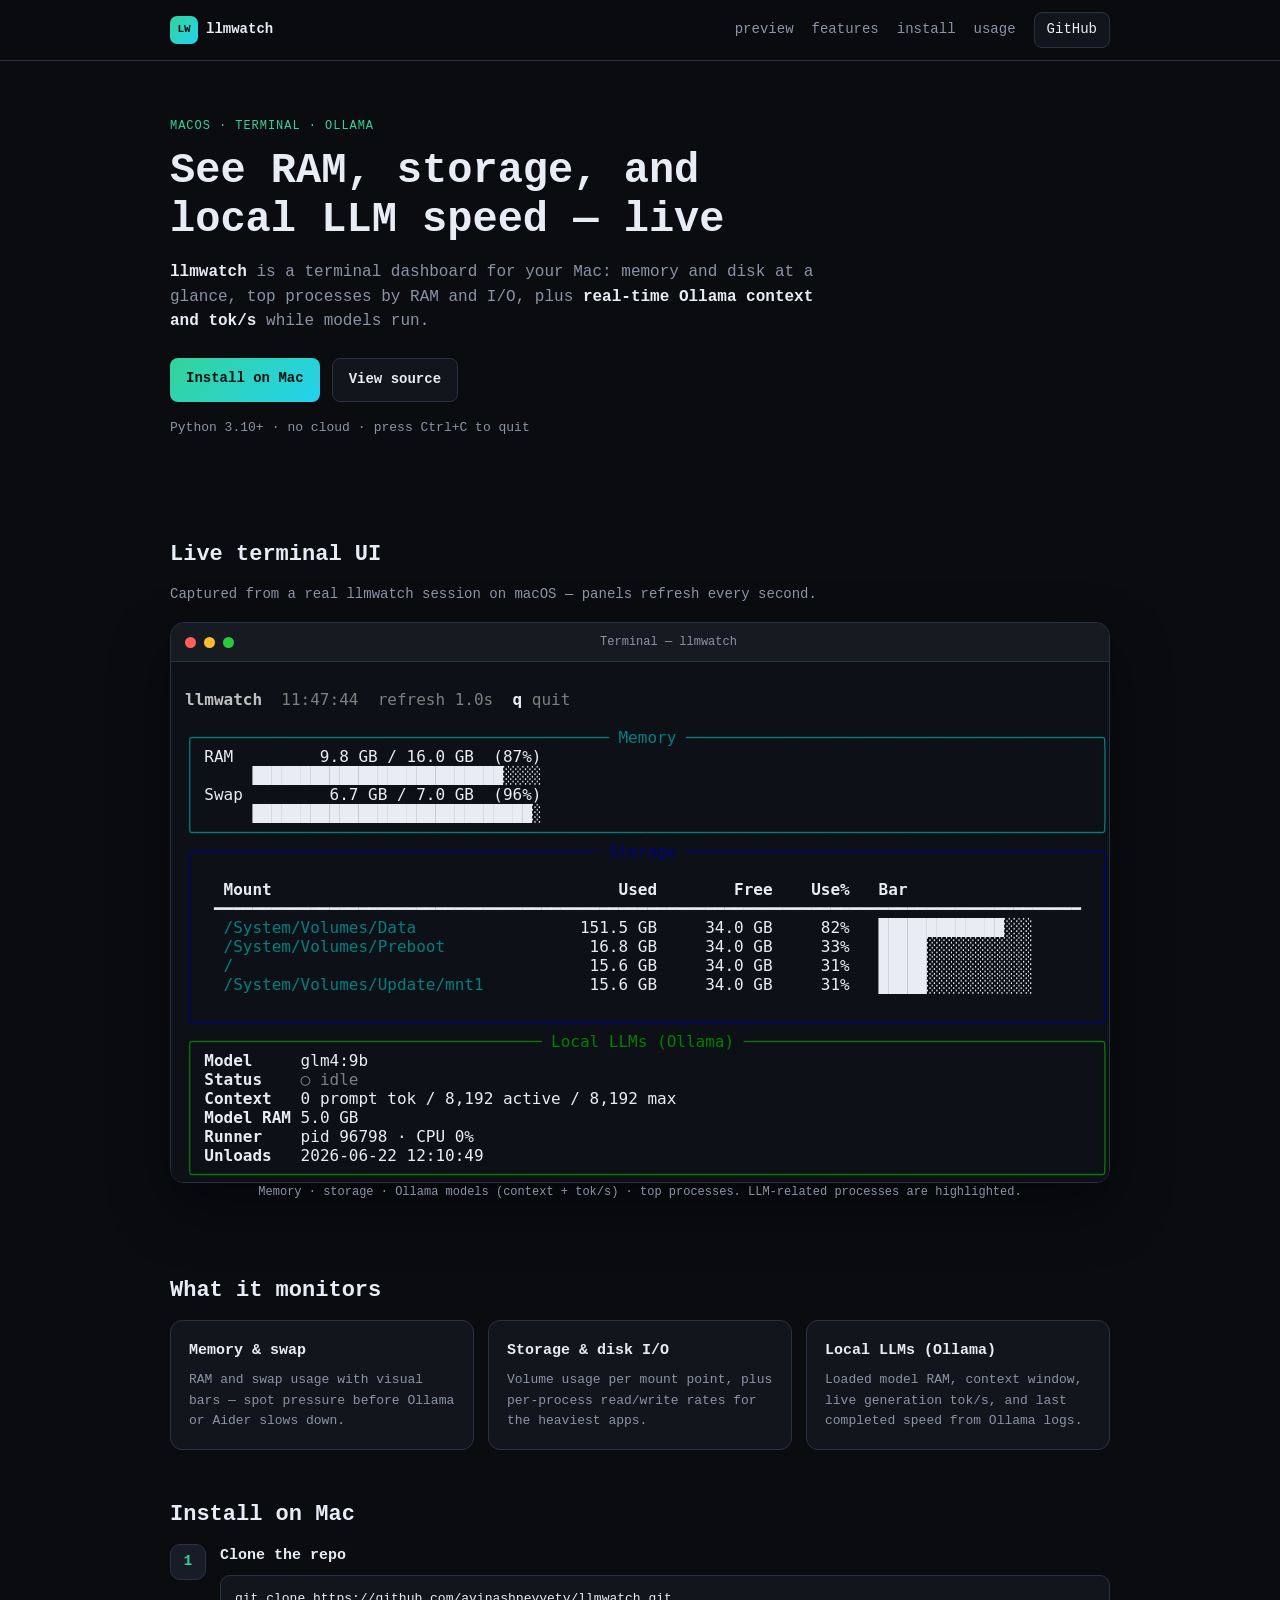
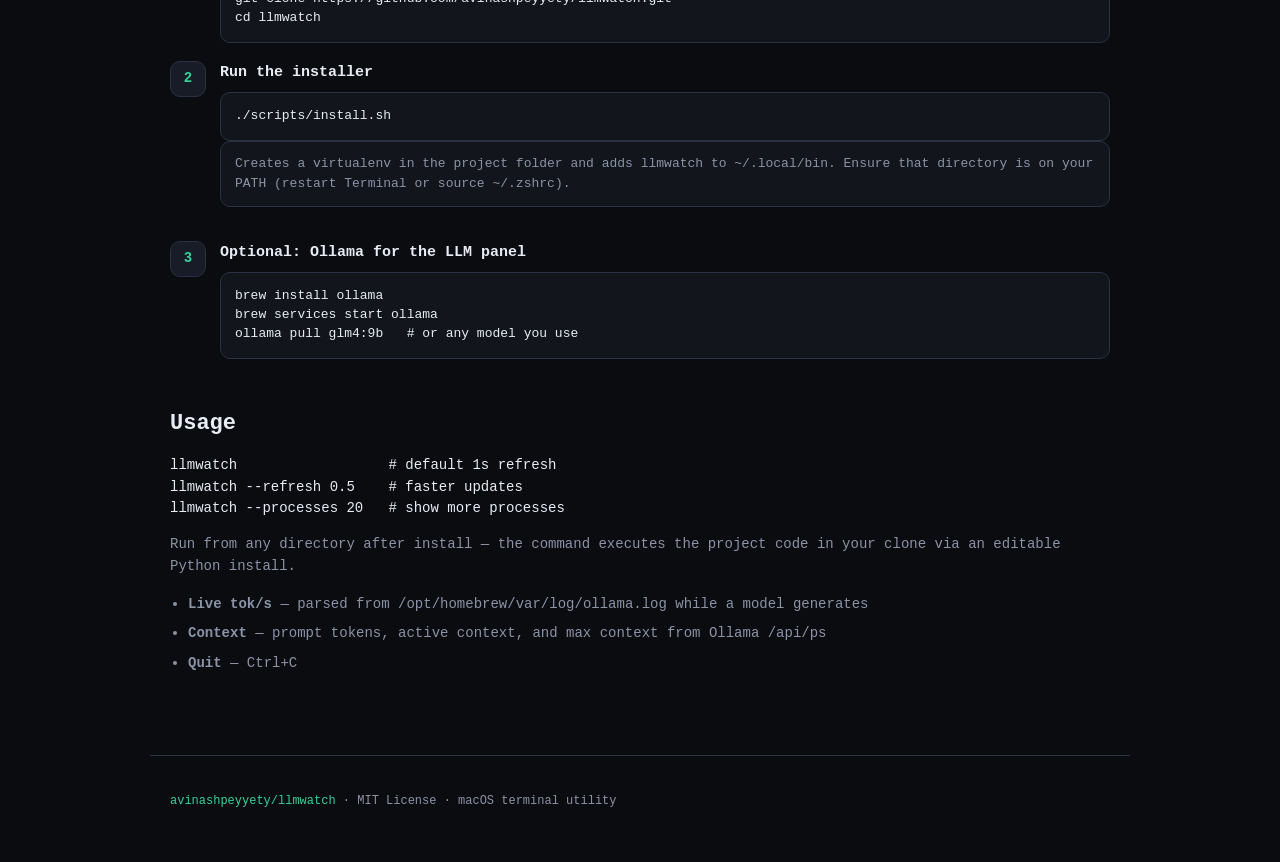
==== index.html @ 763a2276 "deploy: 6f2f112d8388449be2e3dda6b2e183a756b1c92e" ====
<!DOCTYPE html>
<html lang="en">
  <head>
    <meta charset="UTF-8" />
    <meta name="viewport" content="width=device-width, initial-scale=1.0" />
    <meta
      name="description"
      content="llmwatch — Mac terminal monitor for RAM, storage I/O, and live Ollama LLM context and tok/s."
    />
    <title>llmwatch — Mac system &amp; local LLM monitor</title>
    <link rel="stylesheet" href="styles.css" />
  </head>
  <body>
    <header class="nav">
      <div class="nav-inner">
        <a class="logo" href="#">
          <span class="logo-icon">LW</span>
          <span>llmwatch</span>
        </a>
        <nav class="nav-links">
          <a href="#preview">preview</a>
          <a href="#features">features</a>
          <a href="#install">install</a>
          <a href="#usage">usage</a>
          <a class="nav-cta" href="https://github.com/avinashpeyyety/llmwatch" target="_blank" rel="noopener">GitHub</a>
        </nav>
      </div>
    </header>

    <main>
      <section class="hero">
        <p class="eyebrow">macOS · terminal · ollama</p>
        <h1>See RAM, storage, and<br />local LLM speed — live</h1>
        <p class="lead">
          <strong>llmwatch</strong> is a terminal dashboard for your Mac: memory and disk at a glance,
          top processes by RAM and I/O, plus <strong>real-time Ollama context and tok/s</strong> while models run.
        </p>
        <div class="hero-actions">
          <a class="btn primary" href="#install">Install on Mac</a>
          <a class="btn secondary" href="https://github.com/avinashpeyyety/llmwatch" target="_blank" rel="noopener">View source</a>
        </div>
        <div class="hero-meta">
          <span>Python 3.10+</span>
          <span>·</span>
          <span>no cloud</span>
          <span>·</span>
          <span>press <code>Ctrl+C</code> to quit</span>
        </div>
      </section>

      <section id="preview" class="section preview-wrap">
        <h2>Live terminal UI</h2>
        <p>Captured from a real <code>llmwatch</code> session on macOS — panels refresh every second.</p>
        <div class="terminal">
          <div class="terminal-bar">
            <span class="dot red"></span>
            <span class="dot yellow"></span>
            <span class="dot green"></span>
            <span class="terminal-title">Terminal — llmwatch</span>
          </div>
          <div class="terminal-body">
            <iframe src="preview-dark.html" title="llmwatch dashboard preview" loading="lazy"></iframe>
          </div>
        </div>
        <p class="preview-caption">
          Memory · storage · Ollama models (context + tok/s) · top processes. LLM-related processes are highlighted.
        </p>
      </section>

      <section id="features" class="section">
        <h2>What it monitors</h2>
        <div class="cards three">
          <article class="card">
            <h3>Memory &amp; swap</h3>
            <p>RAM and swap usage with visual bars — spot pressure before Ollama or Aider slows down.</p>
          </article>
          <article class="card">
            <h3>Storage &amp; disk I/O</h3>
            <p>Volume usage per mount point, plus per-process read/write rates for the heaviest apps.</p>
          </article>
          <article class="card">
            <h3>Local LLMs (Ollama)</h3>
            <p>Loaded model RAM, context window, live generation tok/s, and last completed speed from Ollama logs.</p>
          </article>
        </div>
      </section>

      <section id="install" class="section">
        <h2>Install on Mac</h2>
        <div class="install-steps">
          <div class="step">
            <span class="step-num">1</span>
            <div>
              <h3>Clone the repo</h3>
              <pre><code>git clone https://github.com/avinashpeyyety/llmwatch.git
cd llmwatch</code></pre>
            </div>
          </div>
          <div class="step">
            <span class="step-num">2</span>
            <div>
              <h3>Run the installer</h3>
              <pre><code>./scripts/install.sh</code></pre>
              <p class="note">
                Creates a virtualenv in the project folder and adds <code>llmwatch</code> to
                <code>~/.local/bin</code>. Ensure that directory is on your <code>PATH</code>
                (restart Terminal or <code>source ~/.zshrc</code>).
              </p>
            </div>
          </div>
          <div class="step">
            <span class="step-num">3</span>
            <div>
              <h3>Optional: Ollama for the LLM panel</h3>
              <pre><code>brew install ollama
brew services start ollama
ollama pull glm4:9b   # or any model you use</code></pre>
            </div>
          </div>
        </div>
      </section>

      <section id="usage" class="section">
        <h2>Usage</h2>
        <pre><code>llmwatch                  # default 1s refresh
llmwatch --refresh 0.5    # faster updates
llmwatch --processes 20   # show more processes</code></pre>
        <p>Run from any directory after install — the command executes the project code in your clone via an editable Python install.</p>
        <ul class="feature-list">
          <li><strong>Live tok/s</strong> — parsed from <code>/opt/homebrew/var/log/ollama.log</code> while a model generates</li>
          <li><strong>Context</strong> — prompt tokens, active context, and max context from Ollama <code>/api/ps</code></li>
          <li><strong>Quit</strong> — <code>Ctrl+C</code></li>
        </ul>
      </section>
    </main>

    <footer>
      <p>
        <a href="https://github.com/avinashpeyyety/llmwatch">avinashpeyyety/llmwatch</a>
        · MIT License · macOS terminal utility
      </p>
    </footer>
  </body>
</html>
---- styles.css ----
:root {
  --bg: #0a0c10;
  --panel: #12151c;
  --panel-2: #181c26;
  --border: #2a3142;
  --text: #e8ecf4;
  --muted: #8b93a7;
  --accent: #34d399;
  --accent-2: #10b981;
  --cyan: #22d3ee;
  --gradient: linear-gradient(135deg, #34d399, #22d3ee);
}

* {
  box-sizing: border-box;
}

html {
  scroll-behavior: smooth;
}

body {
  margin: 0;
  font-family: ui-monospace, SFMono-Regular, Menlo, Monaco, Consolas, monospace;
  font-size: 14px;
  line-height: 1.55;
  background: var(--bg);
  color: var(--text);
}

a {
  color: var(--accent);
  text-decoration: none;
}

a:hover {
  text-decoration: underline;
}

code,
pre {
  font-family: inherit;
}

.nav {
  position: sticky;
  top: 0;
  z-index: 20;
  background: rgba(10, 12, 16, 0.92);
  backdrop-filter: blur(8px);
  border-bottom: 1px solid var(--border);
}

.nav-inner {
  max-width: 980px;
  margin: 0 auto;
  padding: 12px 20px;
  display: flex;
  align-items: center;
  justify-content: space-between;
  gap: 16px;
}

.logo {
  display: flex;
  align-items: center;
  gap: 8px;
  color: var(--text);
  font-weight: 600;
  text-decoration: none;
}

.logo-icon {
  width: 28px;
  height: 28px;
  border-radius: 7px;
  display: grid;
  place-items: center;
  background: var(--gradient);
  color: #04120d;
  font-size: 11px;
  font-weight: 700;
}

.nav-links {
  display: flex;
  align-items: center;
  gap: 18px;
  flex-wrap: wrap;
}

.nav-links a {
  color: var(--muted);
}

.nav-links a:hover {
  color: var(--text);
}

.nav-cta {
  padding: 6px 12px;
  border: 1px solid var(--border);
  border-radius: 8px;
  color: var(--text) !important;
  background: var(--panel);
}

main {
  max-width: 980px;
  margin: 0 auto;
  padding: 0 20px 64px;
}

.hero {
  padding: 56px 0 32px;
}

.eyebrow {
  color: var(--accent);
  font-size: 12px;
  letter-spacing: 0.08em;
  text-transform: uppercase;
  margin: 0 0 12px;
}

.hero h1 {
  font-size: clamp(28px, 5vw, 42px);
  line-height: 1.15;
  margin: 0 0 16px;
  font-weight: 700;
}

.lead {
  color: var(--muted);
  font-size: 16px;
  max-width: 680px;
  margin: 0 0 24px;
}

.lead strong {
  color: var(--text);
}

.hero-actions {
  display: flex;
  gap: 12px;
  flex-wrap: wrap;
  margin-bottom: 16px;
}

.btn {
  display: inline-block;
  padding: 10px 16px;
  border-radius: 8px;
  font-weight: 600;
  text-decoration: none;
}

.btn.primary {
  background: var(--gradient);
  color: #04120d;
}

.btn.secondary {
  border: 1px solid var(--border);
  color: var(--text);
  background: var(--panel);
}

.hero-meta {
  color: var(--muted);
  font-size: 13px;
  display: flex;
  gap: 8px;
  flex-wrap: wrap;
}

.section {
  padding: 40px 0 8px;
}

.section h2 {
  font-size: 22px;
  margin: 0 0 12px;
}

.section p {
  color: var(--muted);
  margin: 0 0 16px;
}

.cards {
  display: grid;
  gap: 14px;
}

.cards.three {
  grid-template-columns: repeat(auto-fit, minmax(220px, 1fr));
}

.cards.two {
  grid-template-columns: repeat(auto-fit, minmax(280px, 1fr));
}

.card {
  background: var(--panel);
  border: 1px solid var(--border);
  border-radius: 12px;
  padding: 18px;
}

.card h3 {
  margin: 0 0 8px;
  font-size: 15px;
}

.card p {
  margin: 0;
  font-size: 13px;
}

.preview-wrap {
  margin: 28px 0 8px;
}

.terminal {
  border: 1px solid var(--border);
  border-radius: 14px;
  overflow: hidden;
  background: #0d1117;
  box-shadow: 0 24px 60px rgba(0, 0, 0, 0.45);
}

.terminal-bar {
  display: flex;
  align-items: center;
  gap: 8px;
  padding: 10px 14px;
  background: #161b22;
  border-bottom: 1px solid var(--border);
}

.dot {
  width: 11px;
  height: 11px;
  border-radius: 50%;
}

.dot.red { background: #ff5f57; }
.dot.yellow { background: #febc2e; }
.dot.green { background: #28c840; }

.terminal-title {
  flex: 1;
  text-align: center;
  color: var(--muted);
  font-size: 12px;
}

.terminal-body {
  height: 520px;
  overflow: hidden;
}

.terminal-body iframe {
  width: 100%;
  height: 100%;
  border: 0;
  display: block;
  background: #0d1117;
}

.preview-caption {
  color: var(--muted);
  font-size: 12px;
  margin-top: 10px;
  text-align: center;
}

.install-steps {
  display: grid;
  gap: 18px;
}

.step {
  display: grid;
  grid-template-columns: 36px 1fr;
  gap: 14px;
  align-items: start;
}

.step-num {
  width: 36px;
  height: 36px;
  border-radius: 10px;
  display: grid;
  place-items: center;
  background: var(--panel-2);
  border: 1px solid var(--border);
  color: var(--accent);
  font-weight: 700;
}

.step h3 {
  margin: 0 0 8px;
  font-size: 15px;
}

.step pre {
  margin: 0;
  padding: 14px;
  border-radius: 10px;
  background: var(--panel);
  border: 1px solid var(--border);
  overflow-x: auto;
  font-size: 13px;
  line-height: 1.45;
}

.note {
  padding: 12px 14px;
  border-radius: 10px;
  border: 1px solid var(--border);
  background: var(--panel);
  color: var(--muted);
  font-size: 13px;
}

.feature-list {
  margin: 0;
  padding-left: 18px;
  color: var(--muted);
}

.feature-list li {
  margin-bottom: 8px;
}

footer {
  max-width: 980px;
  margin: 0 auto;
  padding: 24px 20px 40px;
  color: var(--muted);
  font-size: 12px;
  border-top: 1px solid var(--border);
}

@media (max-width: 720px) {
  .terminal-body {
    height: 420px;
  }

  .nav-links {
    gap: 10px;
    font-size: 12px;
  }
}
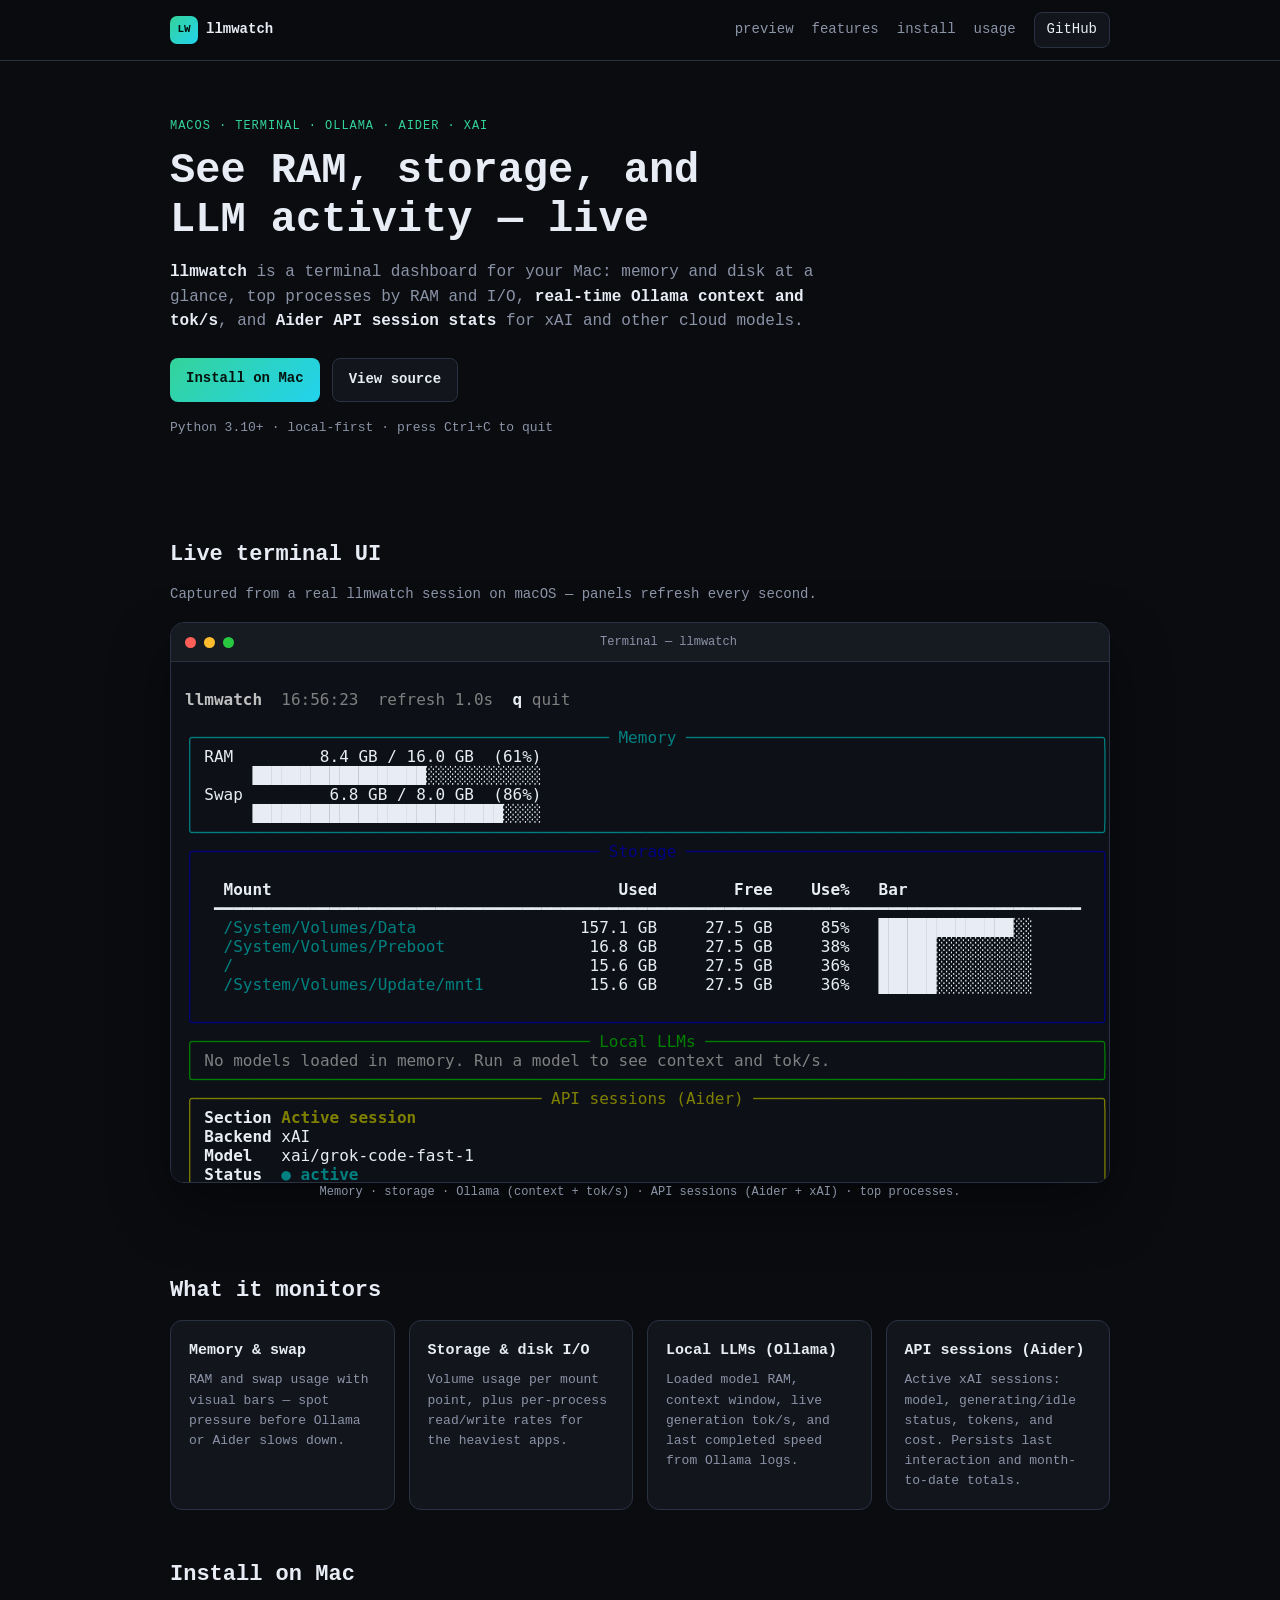
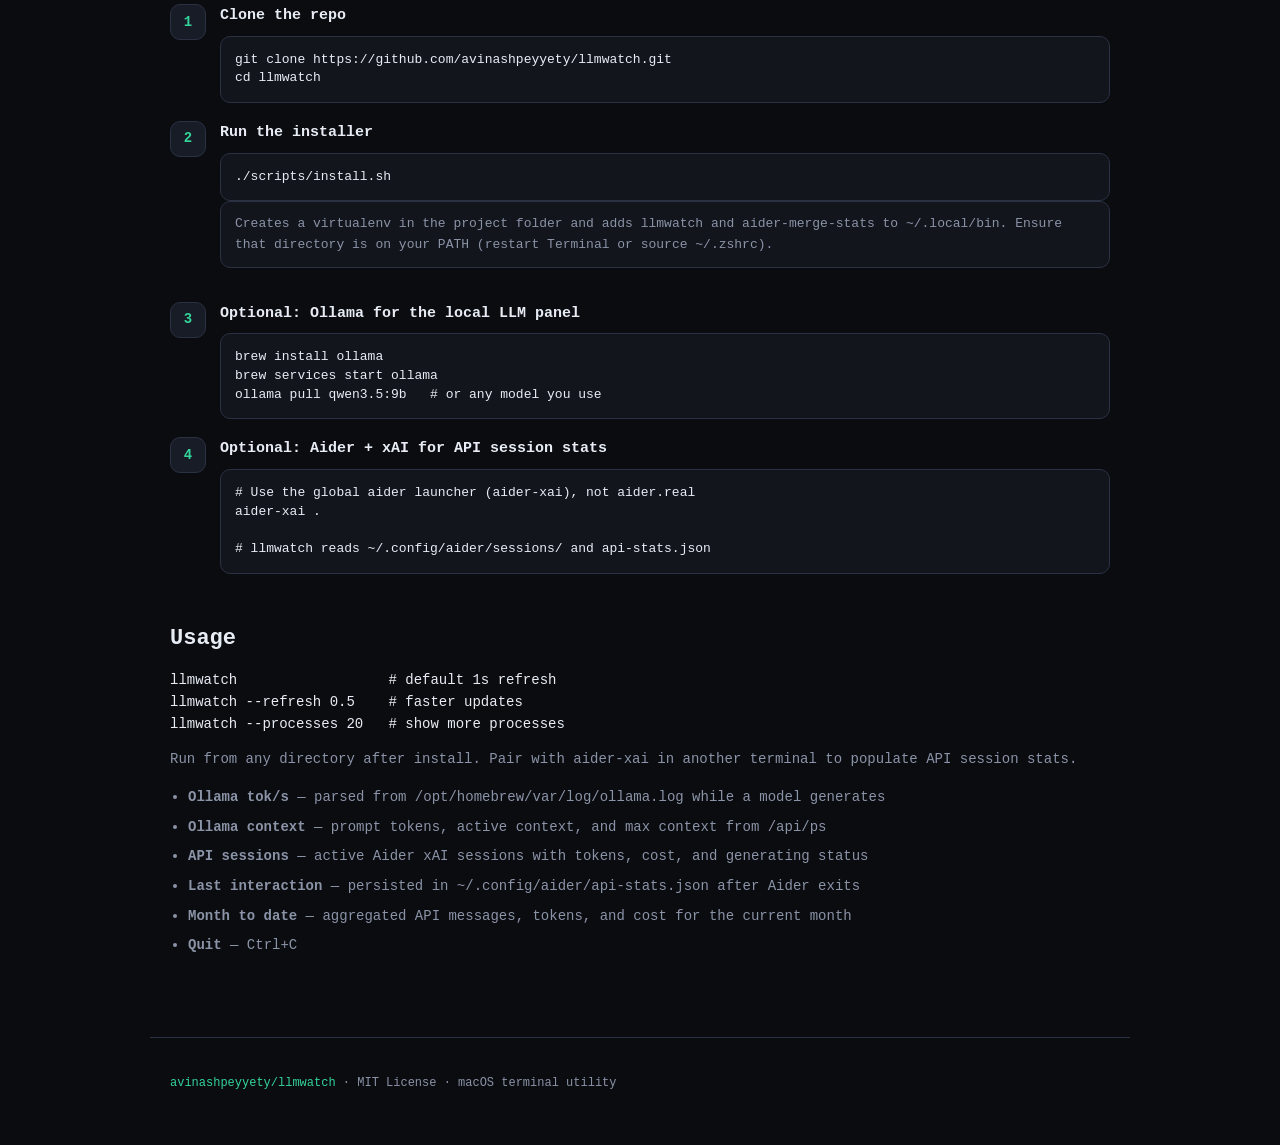
==== commit 3e748929: "deploy: 1051b5650322f7af47619d02bc9563585ded6b3a" ====
--- a/index.html
+++ b/index.html
@@ -5,9 +5,9 @@
     <meta name="viewport" content="width=device-width, initial-scale=1.0" />
     <meta
       name="description"
-      content="llmwatch — Mac terminal monitor for RAM, storage I/O, and live Ollama LLM context and tok/s."
+      content="llmwatch — Mac terminal monitor for RAM, storage I/O, Ollama tok/s, and Aider xAI API session stats."
     />
-    <title>llmwatch — Mac system &amp; local LLM monitor</title>
+    <title>llmwatch — Mac system &amp; LLM monitor</title>
     <link rel="stylesheet" href="styles.css" />
   </head>
   <body>
@@ -29,20 +29,22 @@
 
     <main>
       <section class="hero">
-        <p class="eyebrow">macOS · terminal · ollama</p>
-        <h1>See RAM, storage, and<br />local LLM speed — live</h1>
+        <p class="eyebrow">macOS · terminal · ollama · aider · xai</p>
+        <h1>See RAM, storage, and<br />LLM activity — live</h1>
         <p class="lead">
           <strong>llmwatch</strong> is a terminal dashboard for your Mac: memory and disk at a glance,
-          top processes by RAM and I/O, plus <strong>real-time Ollama context and tok/s</strong> while models run.
+          top processes by RAM and I/O, <strong>real-time Ollama context and tok/s</strong>,
+          and <strong>Aider API session stats</strong> for xAI and other cloud models.
         </p>
         <div class="hero-actions">
           <a class="btn primary" href="#install">Install on Mac</a>
           <a class="btn secondary" href="https://github.com/avinashpeyyety/llmwatch" target="_blank" rel="noopener">View source</a>
         </div>
+
         <div class="hero-meta">
           <span>Python 3.10+</span>
           <span>·</span>
-          <span>no cloud</span>
+          <span>local-first</span>
           <span>·</span>
           <span>press <code>Ctrl+C</code> to quit</span>
         </div>
@@ -63,7 +65,7 @@
           </div>
         </div>
         <p class="preview-caption">
-          Memory · storage · Ollama models (context + tok/s) · top processes. LLM-related processes are highlighted.
+          Memory · storage · Ollama (context + tok/s) · API sessions (Aider + xAI) · top processes.
         </p>
       </section>
 
@@ -81,6 +83,10 @@
           <article class="card">
             <h3>Local LLMs (Ollama)</h3>
             <p>Loaded model RAM, context window, live generation tok/s, and last completed speed from Ollama logs.</p>
+          </article>
+          <article class="card">
+            <h3>API sessions (Aider)</h3>
+            <p>Active xAI sessions: model, generating/idle status, tokens, and cost. Persists last interaction and month-to-date totals.</p>
           </article>
         </div>
       </section>
@@ -102,19 +108,29 @@
               <h3>Run the installer</h3>
               <pre><code>./scripts/install.sh</code></pre>
               <p class="note">
-                Creates a virtualenv in the project folder and adds <code>llmwatch</code> to
-                <code>~/.local/bin</code>. Ensure that directory is on your <code>PATH</code>
-                (restart Terminal or <code>source ~/.zshrc</code>).
+                Creates a virtualenv in the project folder and adds <code>llmwatch</code> and
+                <code>aider-merge-stats</code> to <code>~/.local/bin</code>. Ensure that directory is on your
+                <code>PATH</code> (restart Terminal or <code>source ~/.zshrc</code>).
               </p>
             </div>
           </div>
           <div class="step">
             <span class="step-num">3</span>
             <div>
-              <h3>Optional: Ollama for the LLM panel</h3>
+              <h3>Optional: Ollama for the local LLM panel</h3>
               <pre><code>brew install ollama
 brew services start ollama
-ollama pull glm4:9b   # or any model you use</code></pre>
+ollama pull qwen3.5:9b   # or any model you use</code></pre>
+            </div>
+          </div>
+          <div class="step">
+            <span class="step-num">4</span>
+            <div>
+              <h3>Optional: Aider + xAI for API session stats</h3>
+              <pre><code># Use the global aider launcher (aider-xai), not aider.real
+aider-xai .
+
+# llmwatch reads ~/.config/aider/sessions/ and api-stats.json</code></pre>
             </div>
           </div>
         </div>
@@ -125,10 +141,13 @@
         <pre><code>llmwatch                  # default 1s refresh
 llmwatch --refresh 0.5    # faster updates
 llmwatch --processes 20   # show more processes</code></pre>
-        <p>Run from any directory after install — the command executes the project code in your clone via an editable Python install.</p>
+        <p>Run from any directory after install. Pair with <code>aider-xai</code> in another terminal to populate API session stats.</p>
         <ul class="feature-list">
-          <li><strong>Live tok/s</strong> — parsed from <code>/opt/homebrew/var/log/ollama.log</code> while a model generates</li>
-          <li><strong>Context</strong> — prompt tokens, active context, and max context from Ollama <code>/api/ps</code></li>
+          <li><strong>Ollama tok/s</strong> — parsed from <code>/opt/homebrew/var/log/ollama.log</code> while a model generates</li>
+          <li><strong>Ollama context</strong> — prompt tokens, active context, and max context from <code>/api/ps</code></li>
+          <li><strong>API sessions</strong> — active Aider xAI sessions with tokens, cost, and generating status</li>
+          <li><strong>Last interaction</strong> — persisted in <code>~/.config/aider/api-stats.json</code> after Aider exits</li>
+          <li><strong>Month to date</strong> — aggregated API messages, tokens, and cost for the current month</li>
           <li><strong>Quit</strong> — <code>Ctrl+C</code></li>
         </ul>
       </section>
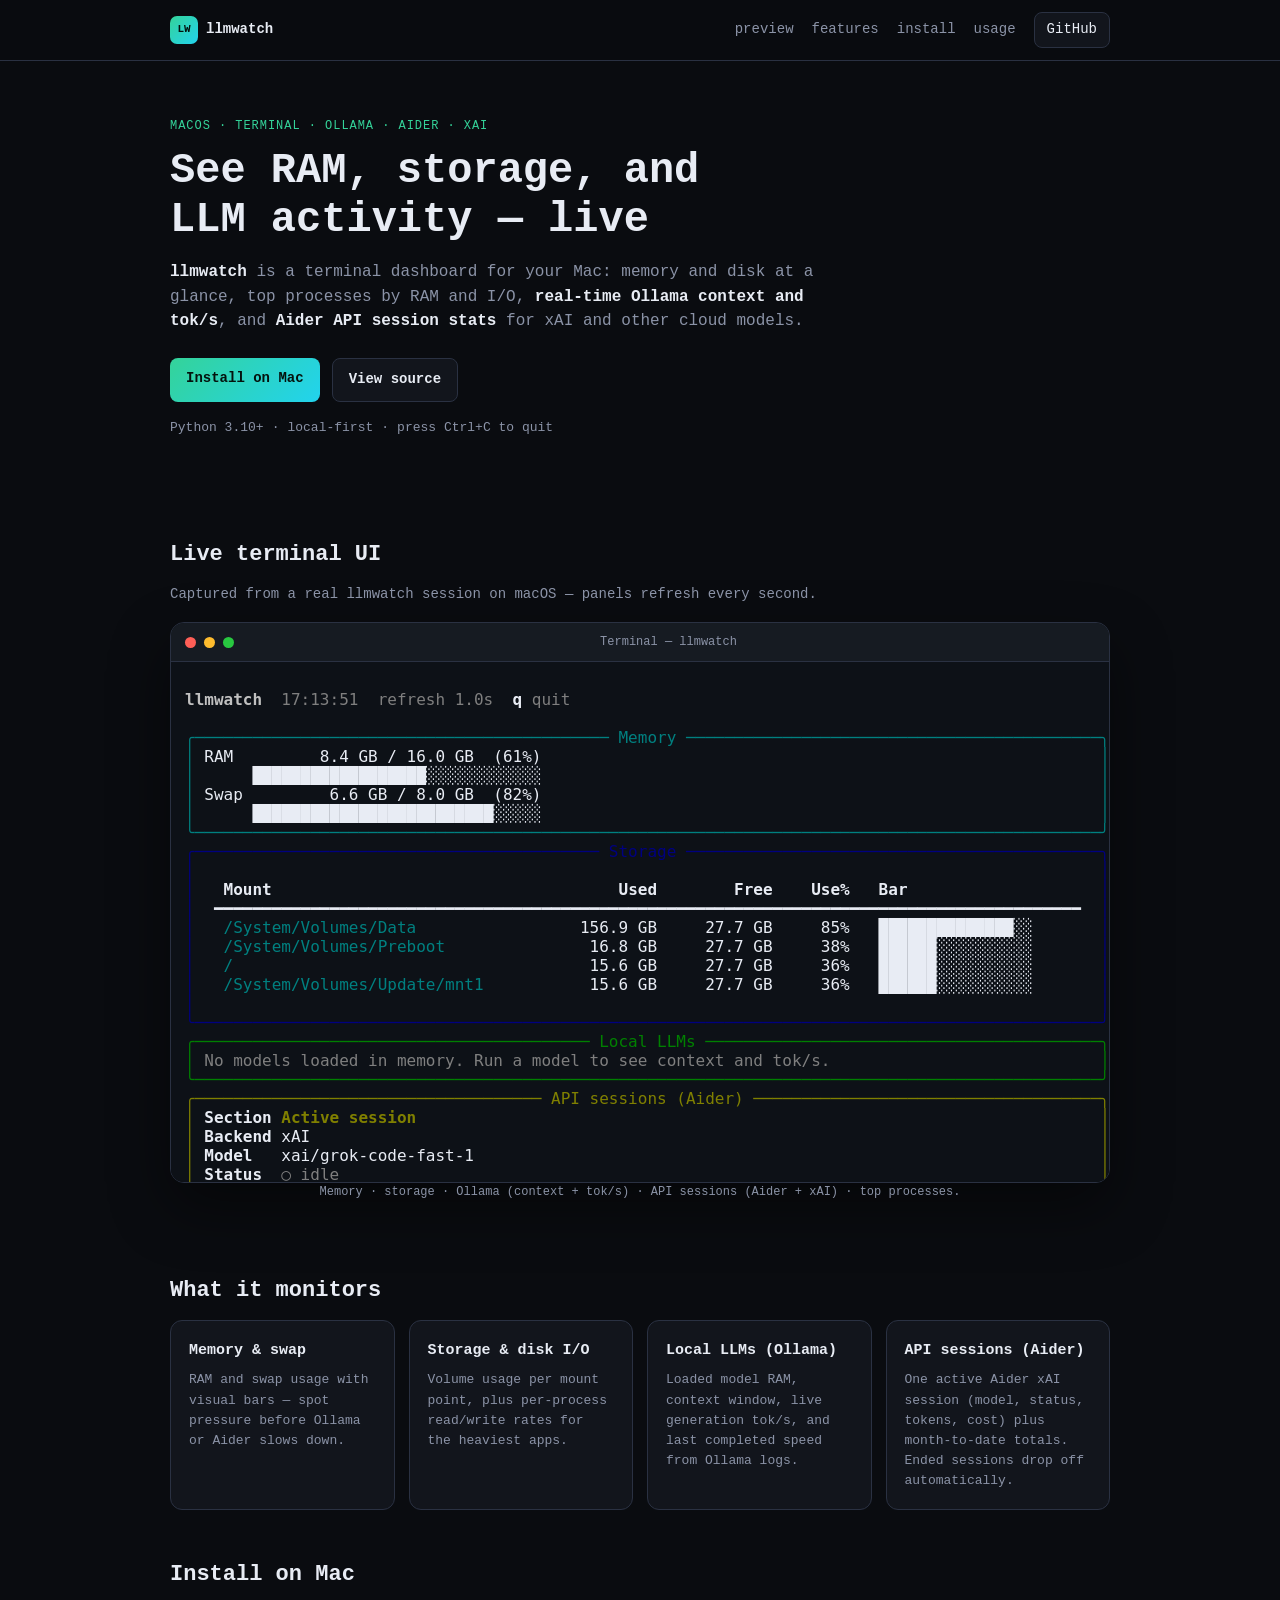
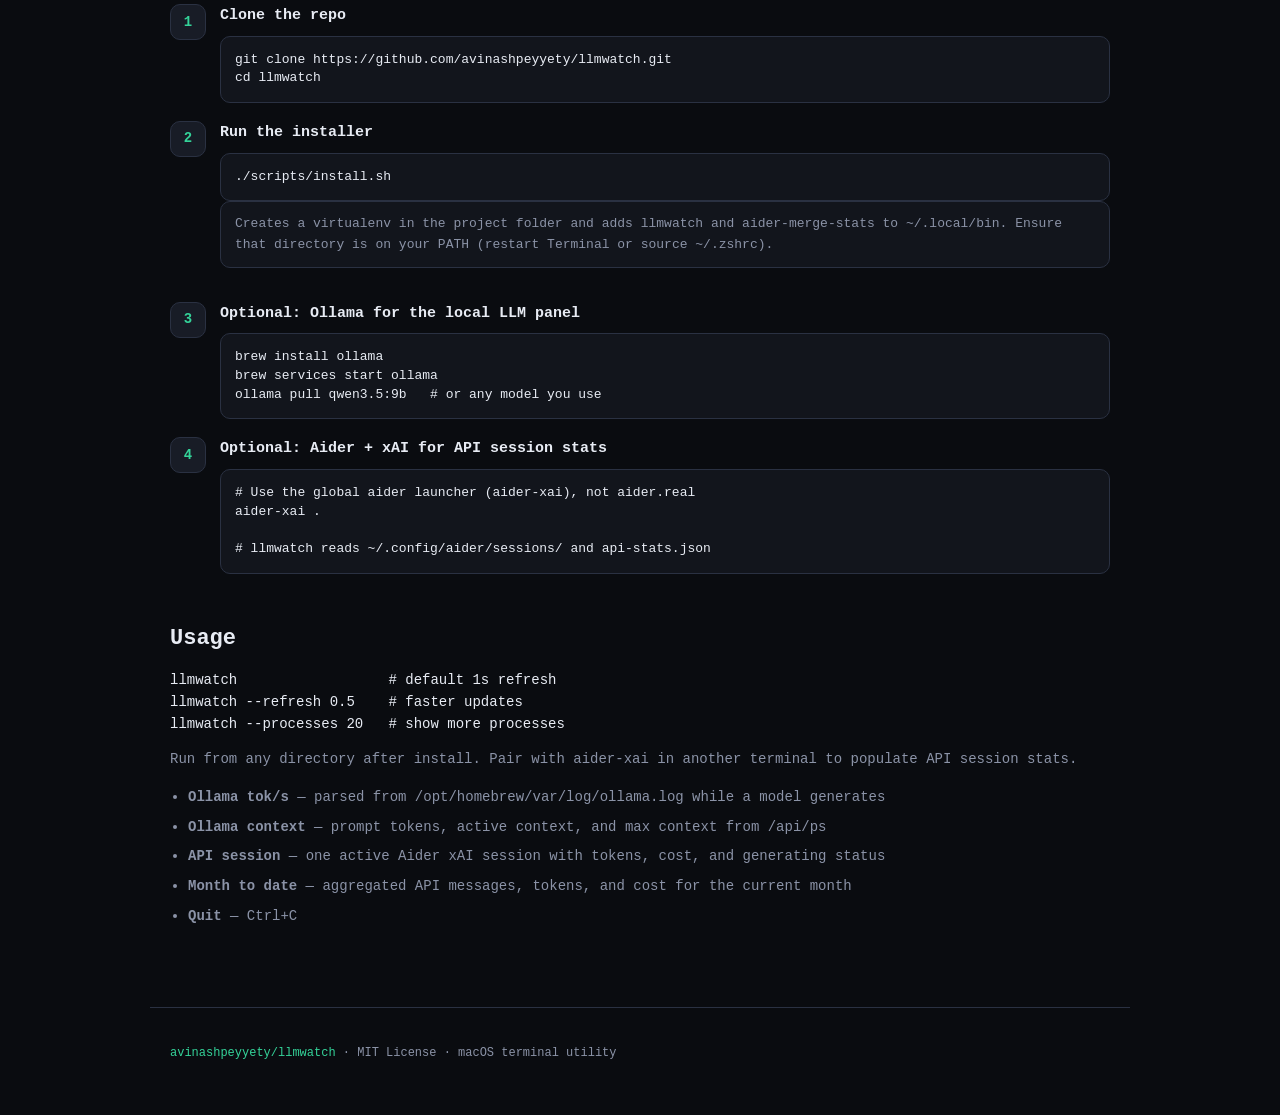
==== commit ad275ca3: "deploy: e0f28eddac4fd078d36c7c22442fb148a429aaef" ====
--- a/index.html
+++ b/index.html
@@ -86,7 +86,7 @@
           </article>
           <article class="card">
             <h3>API sessions (Aider)</h3>
-            <p>Active xAI sessions: model, generating/idle status, tokens, and cost. Persists last interaction and month-to-date totals.</p>
+            <p>One active Aider xAI session (model, status, tokens, cost) plus month-to-date totals. Ended sessions drop off automatically.</p>
           </article>
         </div>
       </section>
@@ -145,8 +145,7 @@
         <ul class="feature-list">
           <li><strong>Ollama tok/s</strong> — parsed from <code>/opt/homebrew/var/log/ollama.log</code> while a model generates</li>
           <li><strong>Ollama context</strong> — prompt tokens, active context, and max context from <code>/api/ps</code></li>
-          <li><strong>API sessions</strong> — active Aider xAI sessions with tokens, cost, and generating status</li>
-          <li><strong>Last interaction</strong> — persisted in <code>~/.config/aider/api-stats.json</code> after Aider exits</li>
+          <li><strong>API session</strong> — one active Aider xAI session with tokens, cost, and generating status</li>
           <li><strong>Month to date</strong> — aggregated API messages, tokens, and cost for the current month</li>
           <li><strong>Quit</strong> — <code>Ctrl+C</code></li>
         </ul>
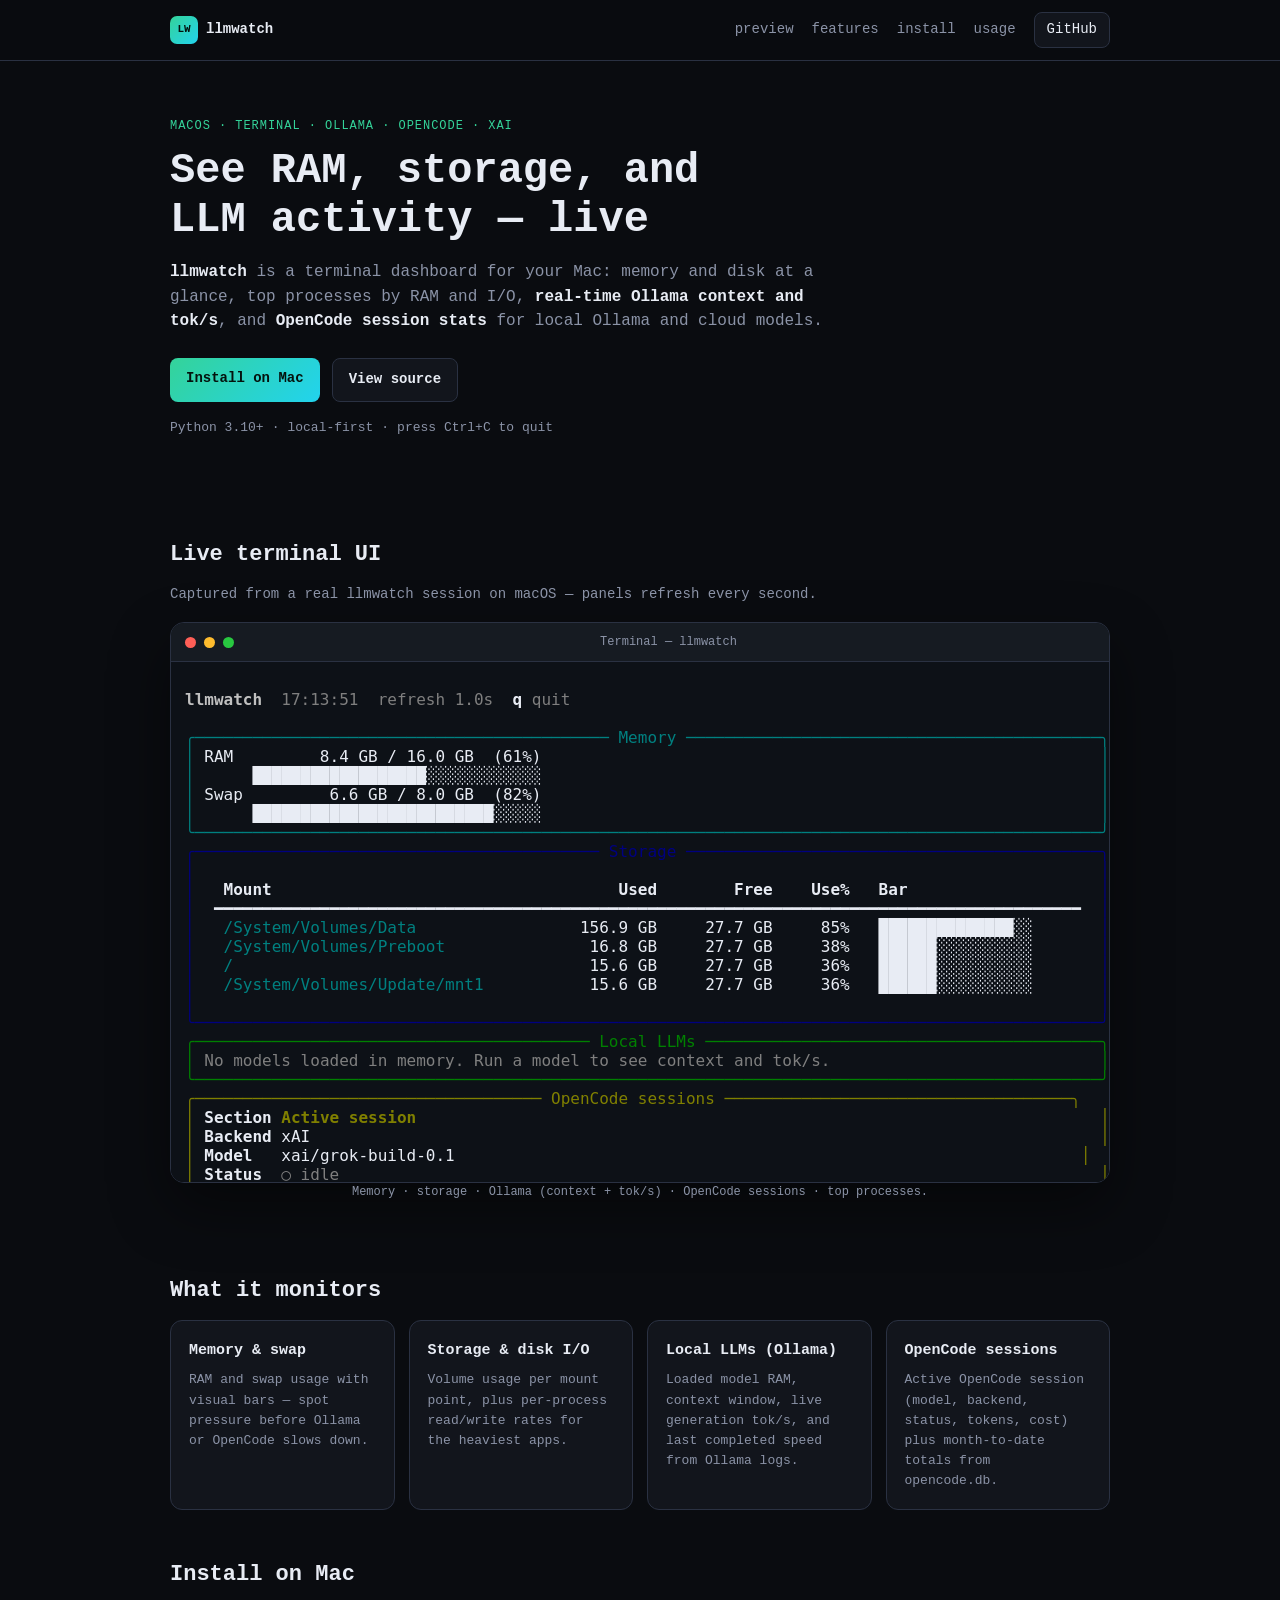
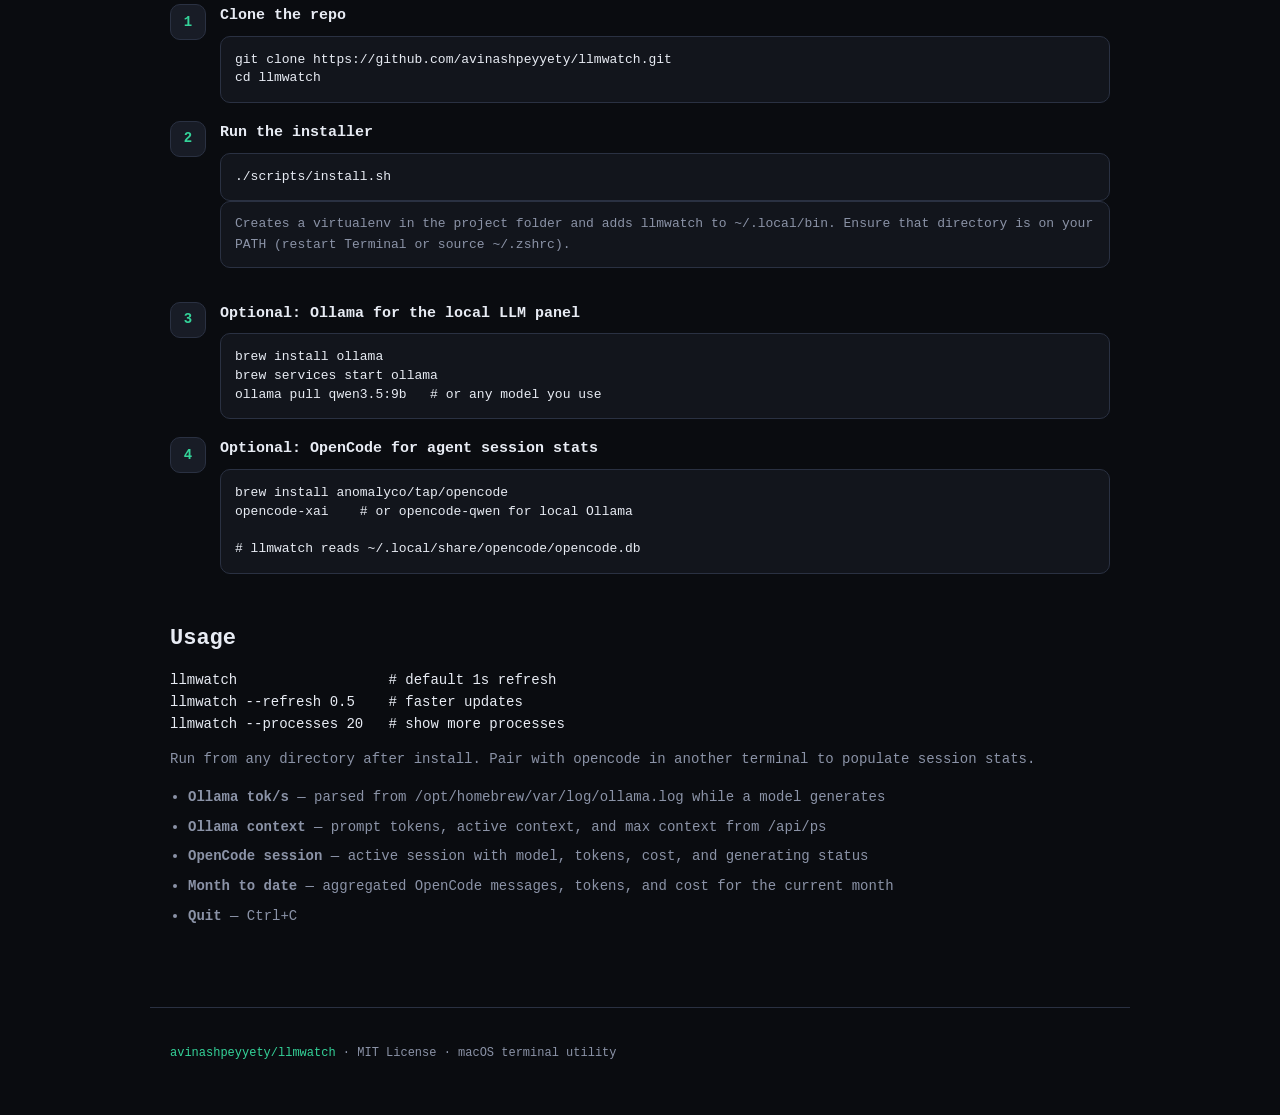
==== commit c9e862bf: "deploy: d81db7c4bd748ef0e555791659ea6f55cbaec502" ====
--- a/index.html
+++ b/index.html
@@ -5,7 +5,7 @@
     <meta name="viewport" content="width=device-width, initial-scale=1.0" />
     <meta
       name="description"
-      content="llmwatch — Mac terminal monitor for RAM, storage I/O, Ollama tok/s, and Aider xAI API session stats."
+      content="llmwatch — Mac terminal monitor for RAM, storage I/O, Ollama tok/s, and OpenCode session stats."
     />
     <title>llmwatch — Mac system &amp; LLM monitor</title>
     <link rel="stylesheet" href="styles.css" />
@@ -29,12 +29,12 @@
 
     <main>
       <section class="hero">
-        <p class="eyebrow">macOS · terminal · ollama · aider · xai</p>
+        <p class="eyebrow">macOS · terminal · ollama · opencode · xai</p>
         <h1>See RAM, storage, and<br />LLM activity — live</h1>
         <p class="lead">
           <strong>llmwatch</strong> is a terminal dashboard for your Mac: memory and disk at a glance,
           top processes by RAM and I/O, <strong>real-time Ollama context and tok/s</strong>,
-          and <strong>Aider API session stats</strong> for xAI and other cloud models.
+          and <strong>OpenCode session stats</strong> for local Ollama and cloud models.
         </p>
         <div class="hero-actions">
           <a class="btn primary" href="#install">Install on Mac</a>
@@ -65,7 +65,7 @@
           </div>
         </div>
         <p class="preview-caption">
-          Memory · storage · Ollama (context + tok/s) · API sessions (Aider + xAI) · top processes.
+          Memory · storage · Ollama (context + tok/s) · OpenCode sessions · top processes.
         </p>
       </section>
 
@@ -74,7 +74,7 @@
         <div class="cards three">
           <article class="card">
             <h3>Memory &amp; swap</h3>
-            <p>RAM and swap usage with visual bars — spot pressure before Ollama or Aider slows down.</p>
+            <p>RAM and swap usage with visual bars — spot pressure before Ollama or OpenCode slows down.</p>
           </article>
           <article class="card">
             <h3>Storage &amp; disk I/O</h3>
@@ -85,8 +85,8 @@
             <p>Loaded model RAM, context window, live generation tok/s, and last completed speed from Ollama logs.</p>
           </article>
           <article class="card">
-            <h3>API sessions (Aider)</h3>
-            <p>One active Aider xAI session (model, status, tokens, cost) plus month-to-date totals. Ended sessions drop off automatically.</p>
+            <h3>OpenCode sessions</h3>
+            <p>Active OpenCode session (model, backend, status, tokens, cost) plus month-to-date totals from <code>opencode.db</code>.</p>
           </article>
         </div>
       </section>
@@ -108,8 +108,8 @@
               <h3>Run the installer</h3>
               <pre><code>./scripts/install.sh</code></pre>
               <p class="note">
-                Creates a virtualenv in the project folder and adds <code>llmwatch</code> and
-                <code>aider-merge-stats</code> to <code>~/.local/bin</code>. Ensure that directory is on your
+                Creates a virtualenv in the project folder and adds <code>llmwatch</code> to
+                <code>~/.local/bin</code>. Ensure that directory is on your
                 <code>PATH</code> (restart Terminal or <code>source ~/.zshrc</code>).
               </p>
             </div>
@@ -126,11 +126,11 @@
           <div class="step">
             <span class="step-num">4</span>
             <div>
-              <h3>Optional: Aider + xAI for API session stats</h3>
-              <pre><code># Use the global aider launcher (aider-xai), not aider.real
-aider-xai .
+              <h3>Optional: OpenCode for agent session stats</h3>
+              <pre><code>brew install anomalyco/tap/opencode
+opencode-xai    # or opencode-qwen for local Ollama
 
-# llmwatch reads ~/.config/aider/sessions/ and api-stats.json</code></pre>
+# llmwatch reads ~/.local/share/opencode/opencode.db</code></pre>
             </div>
           </div>
         </div>
@@ -141,12 +141,12 @@
         <pre><code>llmwatch                  # default 1s refresh
 llmwatch --refresh 0.5    # faster updates
 llmwatch --processes 20   # show more processes</code></pre>
-        <p>Run from any directory after install. Pair with <code>aider-xai</code> in another terminal to populate API session stats.</p>
+        <p>Run from any directory after install. Pair with <code>opencode</code> in another terminal to populate session stats.</p>
         <ul class="feature-list">
           <li><strong>Ollama tok/s</strong> — parsed from <code>/opt/homebrew/var/log/ollama.log</code> while a model generates</li>
           <li><strong>Ollama context</strong> — prompt tokens, active context, and max context from <code>/api/ps</code></li>
-          <li><strong>API session</strong> — one active Aider xAI session with tokens, cost, and generating status</li>
-          <li><strong>Month to date</strong> — aggregated API messages, tokens, and cost for the current month</li>
+          <li><strong>OpenCode session</strong> — active session with model, tokens, cost, and generating status</li>
+          <li><strong>Month to date</strong> — aggregated OpenCode messages, tokens, and cost for the current month</li>
           <li><strong>Quit</strong> — <code>Ctrl+C</code></li>
         </ul>
       </section>
